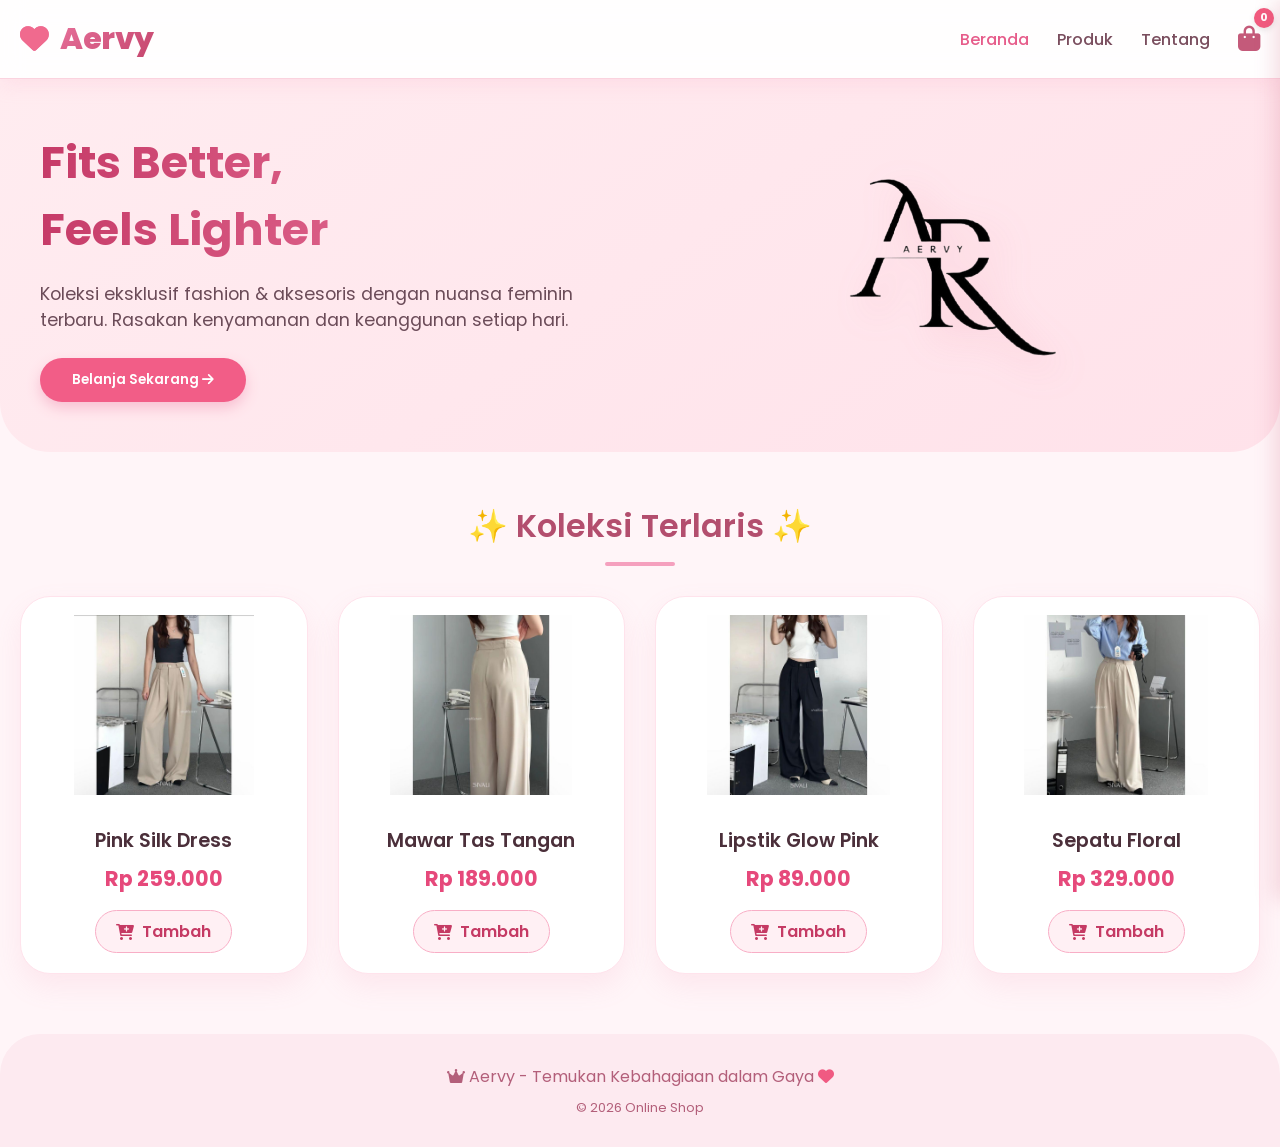
==== index.html @ d55c205d "satukali" ====
<!DOCTYPE html>
<html lang="id">
<head>
  <meta charset="UTF-8">
  <meta name="viewport" content="width=device-width, initial-scale=1.0, user-scalable=yes">
  <title>PinkBliss - Toko Online Cantik</title>
  <!-- Font Awesome 6 (gratis) -->
  <link rel="stylesheet" href="https://cdnjs.cloudflare.com/ajax/libs/font-awesome/6.0.0-beta3/css/all.min.css">
  <!-- Google Font: Poppins (modern & elegan) -->
  <link href="https://fonts.googleapis.com/css2?family=Poppins:wght@300;400;500;600;700;800&display=swap" rel="stylesheet">
  <link rel="stylesheet" href="tpo.css">
</head>
<body>

<header>
  <div class="container">
    <div class="navbar">
      <div class="logo">
        <i class="fas fa-heart" ></i> Aervy
      </div>
      <div class="nav-links">
        <a href="#" class="active">Beranda</a>
        <a href="#produk">Produk</a>
        <a href="#">Tentang</a>
        <div class="cart-icon" id="cartIcon">
          <i class="fas fa-shopping-bag"></i>
          <span class="cart-count" id="cartCount">0</span>
        </div>
      </div>
    </div>
  </div>
</header>

<section class="hero">
  <div class="container hero-content">
    <div class="hero-text">
      <h1>Fits Better, <br> Feels Lighter</h1>
      <p>Koleksi eksklusif fashion & aksesoris dengan nuansa feminin terbaru. Rasakan kenyamanan dan keanggunan setiap hari.</p>
      <button class="btn-primary" id="shopNowBtn">Belanja Sekarang <i class="fas fa-arrow-right"></i></button>
    </div>
    <div class="hero-img">
      <img src="img//fotologo1.png" alt="pink shopping">
    </div>
  </div>
</section>

<div class="container" id="produk">
  <div class="section-title">✨ Koleksi Terlaris ✨</div>
  <div class="product-grid" id="productGrid"></div>
</div>

<footer>
  <p><i class="fas fa-crown"></i> Aervy - Temukan Kebahagiaan dalam Gaya <i class="fas fa-heart" style="color:#f05a82;"></i></p>
  <p style="font-size: 0.8rem; margin-top: 10px;">&copy; 2026 Online Shop </p>
</footer>

<!-- Cart Sidebar -->
<div class="cart-overlay" id="cartOverlay"></div>
<div class="cart-sidebar" id="cartSidebar">
  <div class="cart-header">
    <h3><i class="fas fa-shopping-cart"></i> Keranjang Belanja</h3>
    <i class="fas fa-times close-cart" id="closeCartBtn"></i>
  </div>
  <div class="cart-items" id="cartItemsContainer">
    <!-- dynamic cart items -->
  </div>
  <div class="cart-footer">
    <div class="cart-total">
      <span>Total</span>
      <span id="cartTotalPrice">Rp 0</span>
    </div>
    <button class="checkout-btn" id="checkoutBtn">Checkout <i class="fas fa-credit-card"></i></button>
  </div>
</div>

<script src="tpo.js"></script>
</body>
</html>
---- tpo.css ----
* {
      margin: 0;
      padding: 0;
      box-sizing: border-box;
      font-family: 'Poppins', sans-serif;
    }

    body {
      background: #fff5f8;  /* soft pink background */
      color: #4a2e3a;
      scroll-behavior: smooth;
    }

    /* custom scrollbar pink theme */
    ::-webkit-scrollbar {
      width: 10px;
    }
    ::-webkit-scrollbar-track {
      background: #ffe0e7;
    }
    ::-webkit-scrollbar-thumb {
      background: #f8a5c2;
      border-radius: 20px;
    }
    ::-webkit-scrollbar-thumb:hover {
      background: #f07b9e;
    }

    /* container umum */
    .container {
      max-width: 1280px;
      margin: 0 auto;
      padding: 0 20px;
    }

    /* ========== HEADER ========== */
    header {
      background: #ffffffdd;
      backdrop-filter: blur(12px);
      -webkit-backdrop-filter: blur(12px);
      box-shadow: 0 4px 20px rgba(248, 165, 194, 0.2);
      position: sticky;
      top: 0;
      z-index: 100;
      border-bottom: 1px solid #fbd3df;
    }
    .navbar {
      display: flex;
      justify-content: space-between;
      align-items: center;
      padding: 16px 0;
      flex-wrap: wrap;
    }
    .logo {
      font-size: 1.9rem;
      font-weight: 800;
      letter-spacing: -0.5px;
      background: linear-gradient(135deg, #f27ea9, #c4456c);
      -webkit-background-clip: text;
      background-clip: text;
      color: transparent;
    }
    .logo i {
      background: none;
      -webkit-background-clip: unset;
      background-clip: unset;
      color: #f06a8e;
      font-size: 1.8rem;
      margin-right: 6px;
    }
    .nav-links {
      display: flex;
      gap: 28px;
      align-items: center;
    }
    .nav-links a {
      text-decoration: none;
      font-weight: 500;
      color: #7a4e5e;
      transition: 0.3s;
      font-size: 1rem;
    }
    .nav-links a:hover, .nav-links a.active {
      color: #e65c8a;
    }
    .cart-icon {
      position: relative;
      cursor: pointer;
      font-size: 1.6rem;
      color: #c45a7a;
    }
    .cart-count {
      position: absolute;
      top: -12px;
      right: -14px;
      background: #f15a7e;
      color: white;
      font-size: 0.7rem;
      font-weight: bold;
      width: 20px;
      height: 20px;
      border-radius: 50%;
      display: flex;
      align-items: center;
      justify-content: center;
      box-shadow: 0 2px 6px rgba(0,0,0,0.1);
    }

    /* HERO SECTION */
    .hero {
      background: linear-gradient(145deg, #ffecf0, #ffe2ea);
      border-radius: 0 0 50px 50px;
      margin-bottom: 40px;
      padding: 50px 20px;
    }
    .hero-content {
      display: flex;
      flex-wrap: wrap;
      align-items: center;
      justify-content: space-between;
      gap: 30px;
    }
    .hero-text {
      flex: 1;
    }
    .hero-text h1 {
      font-size: 2.8rem;
      font-weight: 700;
      background: linear-gradient(to right, #c63b68, #ee7ea3);
      -webkit-background-clip: text;
      background-clip: text;
      color: transparent;
    }
    .hero-text p {
      font-size: 1.1rem;
      margin: 18px 0 25px;
      color: #6b4b58;
    }
    .btn-primary {
      background: #f25d87;
      border: none;
      padding: 12px 32px;
      border-radius: 40px;
      color: white;
      font-weight: 600;
      cursor: pointer;
      transition: 0.2s;
      box-shadow: 0 6px 14px #f8bfd1;
    }
    .btn-primary:hover {
      background: #e9426e;
      transform: scale(1.02);
    }
    .hero-img {
      flex: 1;
      text-align: center;
    }
    .hero-img img {
      max-width: 100%;
      width: 280px;
      filter: drop-shadow(10px 12px 18px rgba(231, 98, 131, 0.2));
    }

    /* SECTION TITLE */
    .section-title {
      text-align: center;
      font-size: 2rem;
      font-weight: 600;
      margin: 50px 0 30px;
      position: relative;
      color: #b34e6e;
    }
    .section-title:after {
      content: '';
      width: 70px;
      height: 4px;
      background: #f5a0be;
      display: block;
      margin: 12px auto 0;
      border-radius: 10px;
    }

    /* PRODUCT GRID */
    .product-grid {
      display: grid;
      grid-template-columns: repeat(auto-fill, minmax(260px, 1fr));
      gap: 30px;
      margin-bottom: 50px;
    }
    .product-card {
      background: white;
      border-radius: 30px;
      overflow: hidden;
      box-shadow: 0 12px 28px rgba(241, 128, 164, 0.12);
      transition: 0.25s ease;
      cursor: pointer;
      padding: 18px 16px 20px;
      text-align: center;
      border: 1px solid #ffe3ec;
    }
    .product-card:hover {
      transform: translateY(-8px);
      box-shadow: 0 20px 30px #fbc1d4;
    }
    .product-img {
      width: 100%;
      height: 180px;
      object-fit: contain;
      margin-bottom: 16px;
    }
    .product-title {
      font-size: 1.2rem;
      font-weight: 600;
      margin: 8px 0;
      color: #4b2f3a;
    }
    .product-price {
      font-size: 1.3rem;
      font-weight: 700;
      color: #e6497b;
      margin: 8px 0;
    }
    .add-to-cart {
      background: #fff0f4;
      border: 1px solid #f8aec6;
      padding: 8px 20px;
      border-radius: 40px;
      font-weight: 600;
      color: #c53a64;
      display: inline-flex;
      align-items: center;
      gap: 8px;
      cursor: pointer;
      transition: 0.2s;
      margin-top: 8px;
    }
    .add-to-cart:hover {
      background: #fdc7db;
      color: #a12b50;
    }

    /* CART SIDEBAR */
    .cart-overlay {
      position: fixed;
      top: 0;
      left: 0;
      width: 100%;
      height: 100%;
      background: rgba(0,0,0,0.3);
      backdrop-filter: blur(3px);
      z-index: 200;
      visibility: hidden;
      opacity: 0;
      transition: 0.25s;
    }
    .cart-overlay.active {
      visibility: visible;
      opacity: 1;
    }
    .cart-sidebar {
      position: fixed;
      right: 0;
      top: 0;
      width: 100%;
      max-width: 420px;
      background: #fff9fb;
      height: 100%;
      z-index: 201;
      box-shadow: -5px 0 20px rgba(199, 79, 109, 0.2);
      display: flex;
      flex-direction: column;
      transform: translateX(100%);
      transition: 0.3s cubic-bezier(0.2, 0.9, 0.4, 1.1);
    }
    .cart-sidebar.open {
      transform: translateX(0);
    }
    .cart-header {
      display: flex;
      justify-content: space-between;
      align-items: center;
      padding: 22px 24px;
      border-bottom: 2px solid #fad1df;
      background: #ffeef3;
    }
    .cart-header h3 {
      font-size: 1.5rem;
      color: #bf4e73;
    }
    .close-cart {
      font-size: 1.8rem;
      cursor: pointer;
      color: #b84c6e;
    }
    .cart-items {
      flex: 1;
      overflow-y: auto;
      padding: 20px;
    }
    .cart-item {
      display: flex;
      gap: 15px;
      background: white;
      border-radius: 20px;
      margin-bottom: 16px;
      padding: 12px;
      box-shadow: 0 2px 8px #ffe2ec;
      align-items: center;
    }
    .cart-item-img {
      width: 60px;
      height: 60px;
      object-fit: contain;
    }
    .cart-item-info {
      flex: 1;
    }
    .cart-item-title {
      font-weight: 600;
    }
    .cart-item-price {
      color: #e64c7a;
      font-size: 0.9rem;
    }
    .cart-qty {
      display: flex;
      align-items: center;
      gap: 10px;
    }
    .cart-qty button {
      background: #fee0e8;
      border: none;
      width: 28px;
      height: 28px;
      border-radius: 30px;
      font-weight: bold;
      cursor: pointer;
      color: #c2436a;
    }
    .cart-item-total {
      font-weight: 700;
      min-width: 55px;
      text-align: right;
      color: #bd3e64;
    }
    .remove-item {
      background: none;
      border: none;
      color: #f0789a;
      cursor: pointer;
      font-size: 1.2rem;
    }
    .cart-footer {
      border-top: 1px solid #f8cada;
      padding: 20px;
      background: #fff5f8;
    }
    .cart-total {
      display: flex;
      justify-content: space-between;
      font-size: 1.3rem;
      font-weight: 700;
      margin-bottom: 20px;
    }
    .checkout-btn {
      width: 100%;
      background: #f16289;
      padding: 14px;
      border: none;
      border-radius: 60px;
      color: white;
      font-weight: bold;
      font-size: 1rem;
      cursor: pointer;
      transition: 0.2s;
    }
    .empty-cart {
      text-align: center;
      color: #c6738f;
      padding: 30px;
    }

    /* FOOTER */
    footer {
      background: #fdeaf0;
      margin-top: 60px;
      padding: 30px 0;
      text-align: center;
      color: #b35f7a;
      border-top-left-radius: 40px;
      border-top-right-radius: 40px;
    }

    /* RESPONSIVE */
    @media (max-width: 768px) {
      .navbar {
        flex-direction: column;
        gap: 12px;
      }
      .hero-text h1 {
        font-size: 2rem;
      }
      .hero-content {
        flex-direction: column-reverse;
        text-align: center;
      }
      .section-title {
        font-size: 1.6rem;
      }
    }
    @media (max-width: 480px) {
      .product-grid {
        grid-template-columns: 1fr 1fr;
        gap: 16px;
      }
      .cart-sidebar {
        max-width: 100%;
      }
    }
    .toast-msg {
      position: fixed;
      bottom: 30px;
      left: 50%;
      transform: translateX(-50%);
      background: #f04e7a;
      color: white;
      padding: 10px 24px;
      border-radius: 60px;
      font-weight: 500;
      z-index: 300;
      box-shadow: 0 4px 12px rgba(0,0,0,0.2);
      animation: fadeOut 2s forwards;
    }
    @keyframes fadeOut {
      0% { opacity: 1; transform: translateX(-50%) translateY(0);}
      70% { opacity: 1; }
      100% { opacity: 0; transform: translateX(-50%) translateY(-20px); visibility: hidden;}
    }
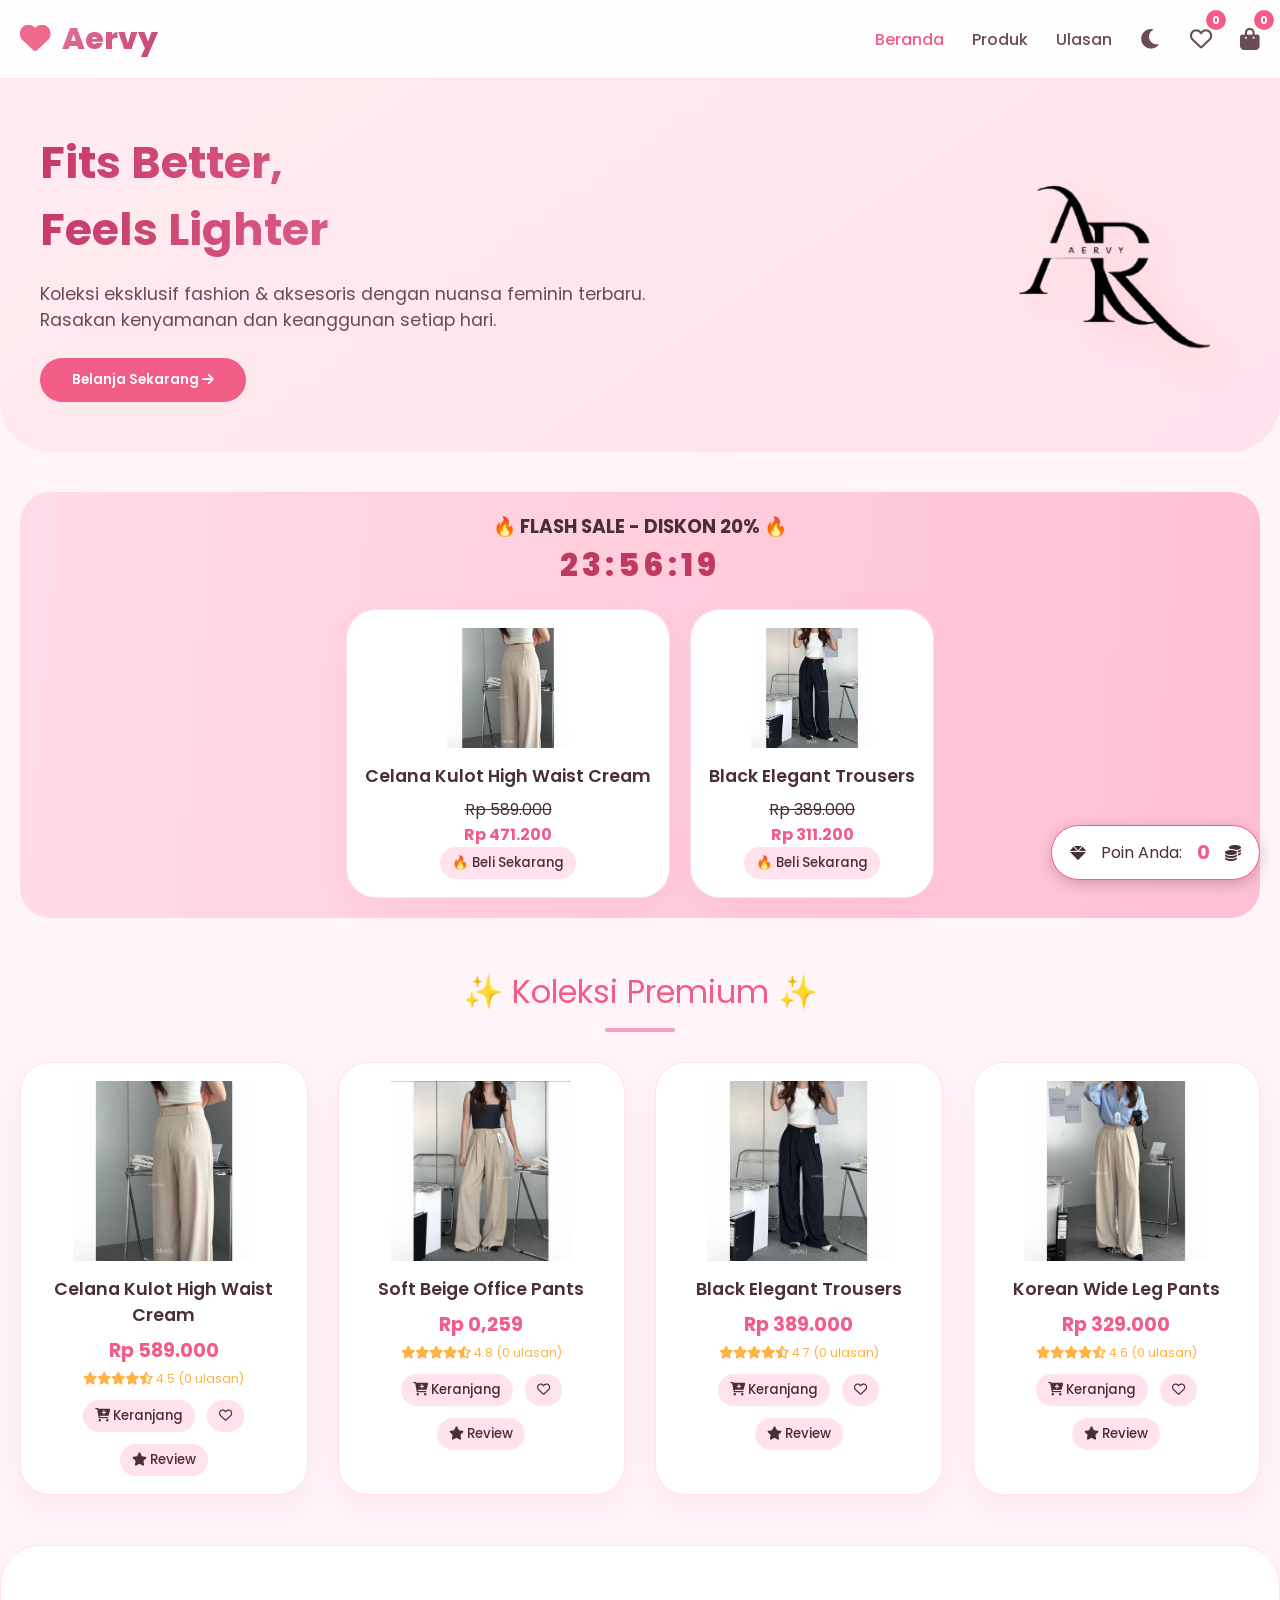
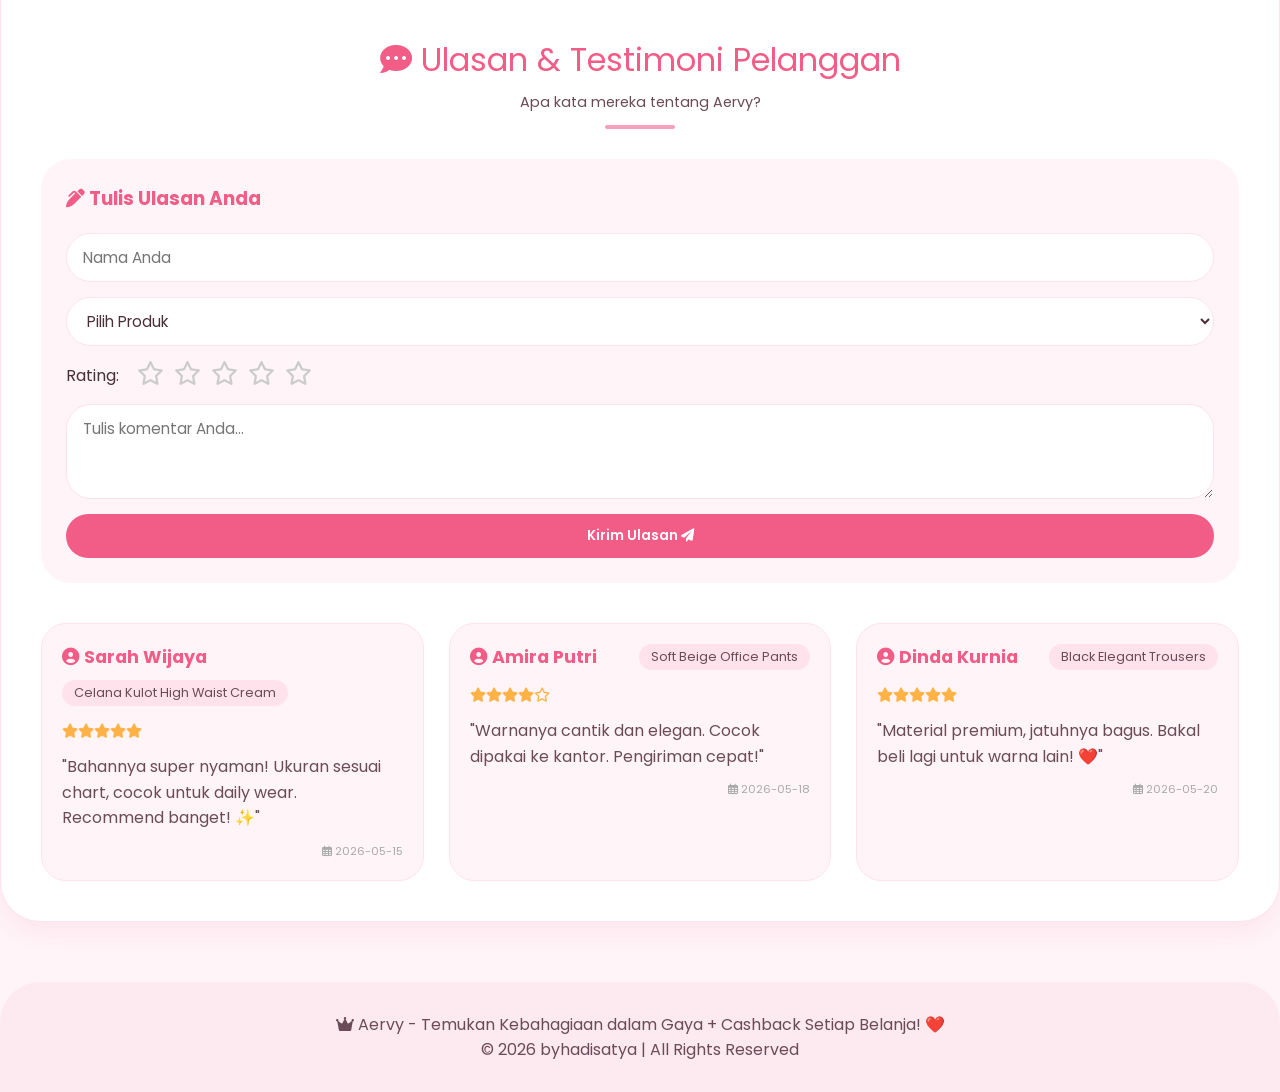
==== commit 681be0d5: "anjing" ====
--- a/index.html
+++ b/index.html
@@ -3,76 +3,159 @@
 <head>
   <meta charset="UTF-8">
   <meta name="viewport" content="width=device-width, initial-scale=1.0, user-scalable=yes">
-  <title>PinkBliss - Toko Online Cantik</title>
-  <!-- Font Awesome 6 (gratis) -->
+  <title>Aervy by hadisatya - Toko Online Exclusive</title>
+  <!-- Font Awesome 6 -->
   <link rel="stylesheet" href="https://cdnjs.cloudflare.com/ajax/libs/font-awesome/6.0.0-beta3/css/all.min.css">
-  <!-- Google Font: Poppins (modern & elegan) -->
+  <!-- Google Font: Poppins -->
   <link href="https://fonts.googleapis.com/css2?family=Poppins:wght@300;400;500;600;700;800&display=swap" rel="stylesheet">
-  <link rel="stylesheet" href="tpo.css">
+  <link rel="stylesheet" href="style.css">
 </head>
 <body>
 
 <header>
   <div class="container">
     <div class="navbar">
-      <div class="logo">
-        <i class="fas fa-heart" ></i> Aervy
-      </div>
+      <div class="logo"><i class="fas fa-heart"></i> Aervy</div>
       <div class="nav-links">
-        <a href="#" class="active">Beranda</a>
-        <a href="#produk">Produk</a>
-        <a href="#">Tentang</a>
+        <a class="active" id="homeLink">Beranda</a>
+        <a id="produkLink">Produk</a>
+        <a id="ulasanLink">Ulasan</a>
+        <button class="dark-toggle" id="darkModeToggle"><i class="fas fa-moon"></i></button>
+        <div class="wishlist-icon" id="wishlistIcon">
+          <i class="far fa-heart"></i>
+          <span class="badge-count" id="wishlistCount">0</span>
+        </div>
         <div class="cart-icon" id="cartIcon">
           <i class="fas fa-shopping-bag"></i>
-          <span class="cart-count" id="cartCount">0</span>
+          <span class="badge-count" id="cartCount">0</span>
         </div>
       </div>
     </div>
   </div>
 </header>
 
+<!-- Hero Section -->
 <section class="hero">
   <div class="container hero-content">
     <div class="hero-text">
       <h1>Fits Better, <br> Feels Lighter</h1>
-      <p>Koleksi eksklusif fashion & aksesoris dengan nuansa feminin terbaru. Rasakan kenyamanan dan keanggunan setiap hari.</p>
+      <p>Koleksi eksklusif fashion & aksesoris dengan nuansa feminin terbaru. <br>Rasakan kenyamanan dan keanggunan setiap hari.</p>
       <button class="btn-primary" id="shopNowBtn">Belanja Sekarang <i class="fas fa-arrow-right"></i></button>
     </div>
     <div class="hero-img">
-      <img src="img//fotologo1.png" alt="pink shopping">
+      <img src="img/fotologo1.png" alt="fashion">
     </div>
   </div>
 </section>
 
-<div class="container" id="produk">
-  <div class="section-title">✨ Koleksi Terlaris ✨</div>
+<!-- Main Content -->
+<div class="container">
+  <!-- Flash Sale -->
+  <div class="flash-sale" id="flashSale">
+    <h3>🔥 FLASH SALE - DISKON 20% 🔥</h3>
+    <div class="countdown" id="countdownTimer">23:59:59</div>
+    <div class="flash-grid" id="flashProducts"></div>
+  </div>
+
+  <!-- Produk Section -->
+  <div class="section-title" id="produkSection">✨ Koleksi Premium ✨</div>
   <div class="product-grid" id="productGrid"></div>
 </div>
 
-<footer>
-  <p><i class="fas fa-crown"></i> Aervy - Temukan Kebahagiaan dalam Gaya <i class="fas fa-heart" style="color:#f05a82;"></i></p>
-  <p style="font-size: 0.8rem; margin-top: 10px;">&copy; 2026 Online Shop </p>
-</footer>
+<!-- Kolom Ulasan / Testimoni Pelanggan (Pengganti Virtual Try-On) -->
+<div class="container testimonial-section" id="ulasanSection">
+  <div class="section-title">
+    <i class="fas fa-comment-dots"></i> Ulasan & Testimoni Pelanggan
+    <span class="section-subtitle">Apa kata mereka tentang Aervy?</span>
+  </div>
+  
+  <!-- Form Tambah Ulasan -->
+  <div class="add-review-form">
+    <h3><i class="fas fa-pen-alt"></i> Tulis Ulasan Anda</h3>
+    <div class="form-group">
+      <input type="text" id="reviewerName" placeholder="Nama Anda" class="review-input">
+      <select id="reviewerProduct" class="review-input">
+        <option value="">Pilih Produk</option>
+        <option value="Celana Kulot High Waist Cream">Celana Kulot High Waist Cream</option>
+        <option value="Soft Beige Office Pants">Soft Beige Office Pants</option>
+        <option value="Black Elegant Trousers">Black Elegant Trousers</option>
+        <option value="Korean Wide Leg Pants">Korean Wide Leg Pants</option>
+      </select>
+      <div class="rating-input">
+        <span>Rating: </span>
+        <div class="review-stars" id="reviewStarsInput">
+          <i class="far fa-star" data-score="1"></i>
+          <i class="far fa-star" data-score="2"></i>
+          <i class="far fa-star" data-score="3"></i>
+          <i class="far fa-star" data-score="4"></i>
+          <i class="far fa-star" data-score="5"></i>
+        </div>
+      </div>
+      <textarea id="reviewComment" rows="3" placeholder="Tulis komentar Anda..." class="review-input"></textarea>
+      <button id="submitUlasanBtn" class="btn-primary">Kirim Ulasan <i class="fas fa-paper-plane"></i></button>
+    </div>
+  </div>
 
-<!-- Cart Sidebar -->
-<div class="cart-overlay" id="cartOverlay"></div>
-<div class="cart-sidebar" id="cartSidebar">
-  <div class="cart-header">
-    <h3><i class="fas fa-shopping-cart"></i> Keranjang Belanja</h3>
-    <i class="fas fa-times close-cart" id="closeCartBtn"></i>
-  </div>
-  <div class="cart-items" id="cartItemsContainer">
-    <!-- dynamic cart items -->
-  </div>
-  <div class="cart-footer">
-    <div class="cart-total">
-      <span>Total</span>
-      <span id="cartTotalPrice">Rp 0</span>
-    </div>
-    <button class="checkout-btn" id="checkoutBtn">Checkout <i class="fas fa-credit-card"></i></button>
+  <!-- Daftar Ulasan -->
+  <div class="testimonials-grid" id="testimonialsGrid">
+    <!-- Testimoni akan ditampilkan di sini -->
   </div>
 </div>
 
-<script src="tpo.js"></script>
+<!-- Footer -->
+<footer>
+  <p><i class="fas fa-crown"></i> Aervy - Temukan Kebahagiaan dalam Gaya + Cashback Setiap Belanja! ❤️</p>
+  <p>&copy; 2026 byhadisatya | All Rights Reserved</p>
+</footer>
+
+<!-- Sidebar Cart -->
+<div class="sidebar-overlay" id="cartOverlay"></div>
+<div class="sidebar" id="cartSidebar">
+  <div class="sidebar-header">
+    <h3>🛍️ Keranjang Belanja</h3>
+    <i class="fas fa-times close-sidebar" id="closeCartBtn"></i>
+  </div>
+  <div class="sidebar-items" id="cartItems"></div>
+  <div class="footer-total">
+    <div>Total: <span id="cartTotal">Rp 0</span></div>
+    <button class="checkout-btn" id="checkoutBtn">Checkout + Dapat Poin</button>
+  </div>
+</div>
+
+<!-- Sidebar Wishlist -->
+<div class="sidebar-overlay" id="wishlistOverlay"></div>
+<div class="sidebar" id="wishlistSidebar">
+  <div class="sidebar-header">
+    <h3>💖 Wishlist</h3>
+    <i class="fas fa-times close-sidebar" id="closeWishlistBtn"></i>
+  </div>
+  <div class="sidebar-items" id="wishlistItems"></div>
+</div>
+
+<!-- Modal Review Produk -->
+<div class="modal" id="reviewModal">
+  <div class="modal-content">
+    <h3>⭐ Beri Rating & Review Produk</h3>
+    <div class="star-rating" id="starRating">
+      <i class="far fa-star" data-score="1"></i>
+      <i class="far fa-star" data-score="2"></i>
+      <i class="far fa-star" data-score="3"></i>
+      <i class="far fa-star" data-score="4"></i>
+      <i class="far fa-star" data-score="5"></i>
+    </div>
+    <textarea id="reviewText" rows="3" placeholder="Tulis komentar Anda..."></textarea>
+    <button id="submitReviewBtn" class="btn-primary">Kirim Review</button>
+    <button id="closeModalBtn" class="btn-secondary">Tutup</button>
+  </div>
+</div>
+
+<!-- Reward Panel (Floating) -->
+<div class="reward-panel" id="rewardPanel">
+  <i class="fas fa-gem"></i> Poin Anda: 
+  <span id="pointsDisplay" class="reward-points">0</span> 
+  <i class="fas fa-coins"></i>
+</div>
+
+<script src="script.js"></script>
 </body>
 </html>
--- a/style.css
+++ b/style.css
@@ -0,0 +1,711 @@
+* {
+  margin: 0;
+  padding: 0;
+  box-sizing: border-box;
+  font-family: 'Poppins', sans-serif;
+  transition: background-color 0.2s ease, color 0.2s ease, border-color 0.2s;
+}
+
+:root {
+  --bg-body: #fff5f8;
+  --bg-card: #ffffff;
+  --text-primary: #4a2e3a;
+  --text-secondary: #6b4b58;
+  --accent: #f25d87;
+  --accent-hover: #e9426e;
+  --border-light: #ffe2ec;
+  --shadow: 0 12px 28px rgba(241, 128, 164, 0.12);
+  --header-bg: #ffffffdd;
+  --footer-bg: #fdeaf0;
+}
+
+body.dark {
+  --bg-body: #1a1a2e;
+  --bg-card: #16213e;
+  --text-primary: #f0e6ef;
+  --text-secondary: #c9b6bd;
+  --accent: #ff6b9d;
+  --accent-hover: #ff8cb3;
+  --border-light: #2c2c4a;
+  --shadow: 0 12px 28px rgba(0, 0, 0, 0.4);
+  --header-bg: #0f0f23dd;
+  --footer-bg: #0a0a1a;
+}
+
+body {
+  background: var(--bg-body);
+  color: var(--text-primary);
+  scroll-behavior: smooth;
+}
+
+/* Custom Scrollbar */
+::-webkit-scrollbar {
+  width: 10px;
+}
+
+::-webkit-scrollbar-track {
+  background: #ffe0e7;
+}
+
+::-webkit-scrollbar-thumb {
+  background: #f8a5c2;
+  border-radius: 20px;
+}
+
+body.dark ::-webkit-scrollbar-track {
+  background: #2a2a40;
+}
+
+body.dark ::-webkit-scrollbar-thumb {
+  background: #ff6b9d;
+}
+
+/* Container */
+.container {
+  max-width: 1280px;
+  margin: 0 auto;
+  padding: 0 20px;
+}
+
+/* Header */
+header {
+  background: var(--header-bg);
+  backdrop-filter: blur(12px);
+  position: sticky;
+  top: 0;
+  z-index: 100;
+  border-bottom: 1px solid var(--border-light);
+}
+
+.navbar {
+  display: flex;
+  justify-content: space-between;
+  align-items: center;
+  padding: 16px 0;
+  flex-wrap: wrap;
+}
+
+.logo {
+  font-size: 1.9rem;
+  font-weight: 800;
+  background: linear-gradient(135deg, #f27ea9, #c4456c);
+  -webkit-background-clip: text;
+  background-clip: text;
+  color: transparent;
+}
+
+.logo i {
+  background: none;
+  color: #f06a8e;
+  margin-right: 6px;
+}
+
+.nav-links {
+  display: flex;
+  gap: 28px;
+  align-items: center;
+  flex-wrap: wrap;
+}
+
+.nav-links a {
+  text-decoration: none;
+  font-weight: 500;
+  color: var(--text-secondary);
+  transition: 0.3s;
+  cursor: pointer;
+}
+
+.nav-links a:hover,
+.nav-links a.active {
+  color: var(--accent);
+}
+
+.cart-icon,
+.wishlist-icon,
+.dark-toggle {
+  position: relative;
+  cursor: pointer;
+  font-size: 1.4rem;
+  color: var(--text-secondary);
+  background: none;
+  border: none;
+}
+
+.badge-count {
+  position: absolute;
+  top: -12px;
+  right: -14px;
+  background: var(--accent);
+  color: white;
+  font-size: 0.7rem;
+  font-weight: bold;
+  width: 20px;
+  height: 20px;
+  border-radius: 50%;
+  display: flex;
+  align-items: center;
+  justify-content: center;
+}
+
+/* Hero Section */
+.hero {
+  background: linear-gradient(145deg, #ffecf0, #ffe2ea);
+  border-radius: 0 0 50px 50px;
+  margin-bottom: 40px;
+  padding: 50px 20px;
+}
+
+body.dark .hero {
+  background: linear-gradient(145deg, #1e1e36, #252540);
+}
+
+.hero-content {
+  display: flex;
+  flex-wrap: wrap;
+  align-items: center;
+  justify-content: space-between;
+  gap: 30px;
+}
+
+.hero-text h1 {
+  font-size: 2.8rem;
+  font-weight: 700;
+  background: linear-gradient(to right, #c63b68, #ee7ea3);
+  -webkit-background-clip: text;
+  background-clip: text;
+  color: transparent;
+}
+
+.hero-text p {
+  font-size: 1.1rem;
+  margin: 18px 0 25px;
+  color: var(--text-secondary);
+}
+
+.btn-primary {
+  background: var(--accent);
+  border: none;
+  padding: 12px 32px;
+  border-radius: 40px;
+  color: white;
+  font-weight: 600;
+  cursor: pointer;
+  transition: 0.2s;
+}
+
+.btn-primary:hover {
+  background: var(--accent-hover);
+  transform: scale(1.02);
+}
+
+.btn-secondary {
+  background: var(--border-light);
+  border: none;
+  padding: 10px 24px;
+  border-radius: 40px;
+  color: var(--text-primary);
+  font-weight: 500;
+  cursor: pointer;
+  margin-top: 10px;
+}
+
+.hero-img img {
+  max-width: 100%;
+  width: 260px;
+  filter: drop-shadow(10px 12px 18px rgba(231, 98, 131, 0.2));
+}
+
+/* Flash Sale */
+.flash-sale {
+  background: linear-gradient(95deg, #ffdce8, #ffc0d3);
+  border-radius: 30px;
+  padding: 20px;
+  margin: 30px 0;
+  text-align: center;
+}
+
+body.dark .flash-sale {
+  background: #2a1e2e;
+}
+
+.countdown {
+  font-size: 2rem;
+  font-weight: 800;
+  color: #c0395f;
+  letter-spacing: 4px;
+}
+
+.flash-grid {
+  display: flex;
+  gap: 20px;
+  justify-content: center;
+  flex-wrap: wrap;
+  margin-top: 20px;
+}
+
+/* Product Grid */
+.section-title {
+  text-align: center;
+  font-size: 2rem;
+  margin: 50px 0 30px;
+  color: var(--accent);
+}
+
+.section-subtitle {
+  display: block;
+  font-size: 0.9rem;
+  color: var(--text-secondary);
+  margin-top: 8px;
+}
+
+.section-title:after {
+  content: '';
+  width: 70px;
+  height: 4px;
+  background: #f5a0be;
+  display: block;
+  margin: 12px auto 0;
+  border-radius: 10px;
+}
+
+.product-grid {
+  display: grid;
+  grid-template-columns: repeat(auto-fill, minmax(270px, 1fr));
+  gap: 30px;
+  margin-bottom: 50px;
+}
+
+.product-card {
+  background: var(--bg-card);
+  border-radius: 30px;
+  padding: 18px;
+  text-align: center;
+  box-shadow: var(--shadow);
+  border: 1px solid var(--border-light);
+  transition: 0.25s;
+}
+
+.product-card:hover {
+  transform: translateY(-8px);
+}
+
+.product-img {
+  width: 100%;
+  height: 180px;
+  object-fit: contain;
+  border-radius: 20px;
+}
+
+.product-title {
+  font-size: 1.1rem;
+  font-weight: 600;
+  margin: 8px 0;
+}
+
+.product-price {
+  font-size: 1.2rem;
+  font-weight: 700;
+  color: var(--accent);
+}
+
+.rating {
+  color: #ffb347;
+  font-size: 0.8rem;
+  margin: 5px 0;
+}
+
+.card-actions {
+  display: flex;
+  justify-content: center;
+  gap: 12px;
+  margin-top: 12px;
+  flex-wrap: wrap;
+}
+
+.action-btn {
+  background: var(--border-light);
+  border: none;
+  padding: 6px 12px;
+  border-radius: 40px;
+  cursor: pointer;
+  font-weight: 500;
+  color: var(--text-primary);
+}
+
+.action-btn.wishlist-active {
+  color: var(--accent);
+  background: #ffe0e7;
+}
+
+/* Testimonial / Ulasan Section */
+.testimonial-section {
+  background: var(--bg-card);
+  border-radius: 40px;
+  padding: 40px;
+  margin: 40px auto;
+  box-shadow: var(--shadow);
+  border: 1px solid var(--border-light);
+}
+
+.add-review-form {
+  background: var(--bg-body);
+  border-radius: 30px;
+  padding: 25px;
+  margin-bottom: 40px;
+}
+
+.add-review-form h3 {
+  margin-bottom: 20px;
+  color: var(--accent);
+}
+
+.form-group {
+  display: flex;
+  flex-direction: column;
+  gap: 15px;
+}
+
+.review-input {
+  padding: 12px 16px;
+  border-radius: 25px;
+  border: 1px solid var(--border-light);
+  background: var(--bg-card);
+  color: var(--text-primary);
+  font-size: 0.95rem;
+}
+
+.review-input:focus {
+  outline: none;
+  border-color: var(--accent);
+}
+
+.rating-input {
+  display: flex;
+  align-items: center;
+  gap: 15px;
+  flex-wrap: wrap;
+}
+
+.review-stars i {
+  font-size: 1.5rem;
+  cursor: pointer;
+  margin: 0 3px;
+  color: #ccc;
+  transition: 0.2s;
+}
+
+.review-stars i.active {
+  color: #ffb347;
+}
+
+.testimonials-grid {
+  display: grid;
+  grid-template-columns: repeat(auto-fill, minmax(320px, 1fr));
+  gap: 25px;
+}
+
+.testimonial-card {
+  background: var(--bg-body);
+  border-radius: 25px;
+  padding: 20px;
+  border: 1px solid var(--border-light);
+  transition: 0.3s;
+}
+
+.testimonial-card:hover {
+  transform: translateY(-5px);
+  box-shadow: var(--shadow);
+}
+
+.testimonial-header {
+  display: flex;
+  justify-content: space-between;
+  align-items: center;
+  margin-bottom: 15px;
+  flex-wrap: wrap;
+  gap: 10px;
+}
+
+.testimonial-name {
+  font-weight: 700;
+  color: var(--accent);
+  font-size: 1.1rem;
+}
+
+.testimonial-product {
+  font-size: 0.8rem;
+  background: var(--border-light);
+  padding: 4px 12px;
+  border-radius: 20px;
+  color: var(--text-secondary);
+}
+
+.testimonial-rating {
+  color: #ffb347;
+  margin-bottom: 12px;
+  font-size: 0.9rem;
+}
+
+.testimonial-comment {
+  line-height: 1.6;
+  color: var(--text-secondary);
+}
+
+.testimonial-date {
+  font-size: 0.7rem;
+  color: #aaa;
+  margin-top: 12px;
+  text-align: right;
+}
+
+/* Sidebar */
+.sidebar-overlay {
+  position: fixed;
+  top: 0;
+  left: 0;
+  width: 100%;
+  height: 100%;
+  background: rgba(0, 0, 0, 0.4);
+  backdrop-filter: blur(4px);
+  z-index: 200;
+  visibility: hidden;
+  opacity: 0;
+  transition: 0.25s;
+}
+
+.sidebar-overlay.active {
+  visibility: visible;
+  opacity: 1;
+}
+
+.sidebar {
+  position: fixed;
+  right: 0;
+  top: 0;
+  width: 100%;
+  max-width: 420px;
+  background: var(--bg-card);
+  height: 100%;
+  z-index: 201;
+  display: flex;
+  flex-direction: column;
+  transform: translateX(100%);
+  transition: 0.3s cubic-bezier(0.2, 0.9, 0.4, 1.1);
+}
+
+.sidebar.open {
+  transform: translateX(0);
+}
+
+.sidebar-header {
+  display: flex;
+  justify-content: space-between;
+  padding: 20px;
+  border-bottom: 1px solid var(--border-light);
+}
+
+.sidebar-header i {
+  cursor: pointer;
+  font-size: 1.5rem;
+}
+
+.sidebar-items {
+  flex: 1;
+  overflow-y: auto;
+  padding: 20px;
+}
+
+.cart-item {
+  display: flex;
+  gap: 15px;
+  margin-bottom: 20px;
+  padding: 10px;
+  border-bottom: 1px solid var(--border-light);
+}
+
+.cart-item img {
+  width: 60px;
+  height: 60px;
+  object-fit: contain;
+  border-radius: 12px;
+}
+
+.footer-total {
+  padding: 20px;
+  border-top: 1px solid var(--border-light);
+}
+
+.checkout-btn {
+  width: 100%;
+  background: var(--accent);
+  padding: 12px;
+  border-radius: 40px;
+  color: white;
+  border: none;
+  cursor: pointer;
+  margin-top: 10px;
+  font-weight: bold;
+}
+
+/* Modal Review */
+.modal {
+  position: fixed;
+  top: 0;
+  left: 0;
+  width: 100%;
+  height: 100%;
+  background: rgba(0, 0, 0, 0.6);
+  z-index: 300;
+  display: flex;
+  align-items: center;
+  justify-content: center;
+  visibility: hidden;
+  opacity: 0;
+  transition: 0.2s;
+}
+
+.modal.active {
+  visibility: visible;
+  opacity: 1;
+}
+
+.modal-content {
+  background: var(--bg-card);
+  padding: 25px;
+  border-radius: 30px;
+  width: 90%;
+  max-width: 450px;
+}
+
+.star-rating i {
+  font-size: 1.8rem;
+  cursor: pointer;
+  margin: 5px;
+  color: #ccc;
+}
+
+.star-rating i.active {
+  color: #ffb347;
+}
+
+#reviewText {
+  width: 100%;
+  margin: 15px 0;
+  padding: 10px;
+  border-radius: 15px;
+  border: 1px solid var(--border-light);
+  background: var(--bg-body);
+  color: var(--text-primary);
+  resize: vertical;
+}
+
+/* Reward Panel */
+.reward-panel {
+  position: fixed;
+  bottom: 20px;
+  right: 20px;
+  background: var(--bg-card);
+  padding: 12px 18px;
+  border-radius: 60px;
+  box-shadow: 0 4px 15px rgba(0, 0, 0, 0.2);
+  display: flex;
+  gap: 15px;
+  align-items: center;
+  z-index: 90;
+  border: 1px solid var(--accent);
+  cursor: pointer;
+}
+
+.reward-points {
+  font-weight: bold;
+  color: var(--accent);
+  font-size: 1.2rem;
+}
+
+/* Footer */
+footer {
+  background: var(--footer-bg);
+  margin-top: 60px;
+  padding: 30px 0;
+  text-align: center;
+  color: var(--text-secondary);
+  border-top-left-radius: 40px;
+  border-top-right-radius: 40px;
+}
+
+/* Toast Notification */
+.toast-msg {
+  position: fixed;
+  bottom: 30px;
+  left: 50%;
+  transform: translateX(-50%);
+  background: var(--accent);
+  color: white;
+  padding: 10px 24px;
+  border-radius: 60px;
+  z-index: 400;
+  animation: fadeOut 2s forwards;
+}
+
+@keyframes fadeOut {
+  0% {
+    opacity: 1;
+    transform: translateX(-50%) translateY(0);
+  }
+  70% {
+    opacity: 1;
+  }
+  100% {
+    opacity: 0;
+    transform: translateX(-50%) translateY(-20px);
+    visibility: hidden;
+  }
+}
+
+/* Responsive */
+@media (max-width: 768px) {
+  .hero-text h1 {
+    font-size: 2rem;
+  }
+
+  .navbar {
+    flex-direction: column;
+    gap: 12px;
+  }
+
+  .hero-content {
+    flex-direction: column-reverse;
+    text-align: center;
+  }
+
+  .section-title {
+    font-size: 1.6rem;
+  }
+
+  .product-grid {
+    grid-template-columns: repeat(auto-fill, minmax(200px, 1fr));
+    gap: 16px;
+  }
+
+  .testimonials-grid {
+    grid-template-columns: 1fr;
+  }
+
+  .sidebar {
+    max-width: 100%;
+  }
+}
+
+@media (max-width: 480px) {
+  .product-grid {
+    grid-template-columns: 1fr 1fr;
+  }
+
+  .nav-links {
+    gap: 15px;
+  }
+  
+  .testimonial-section {
+    padding: 20px;
+  }
+}
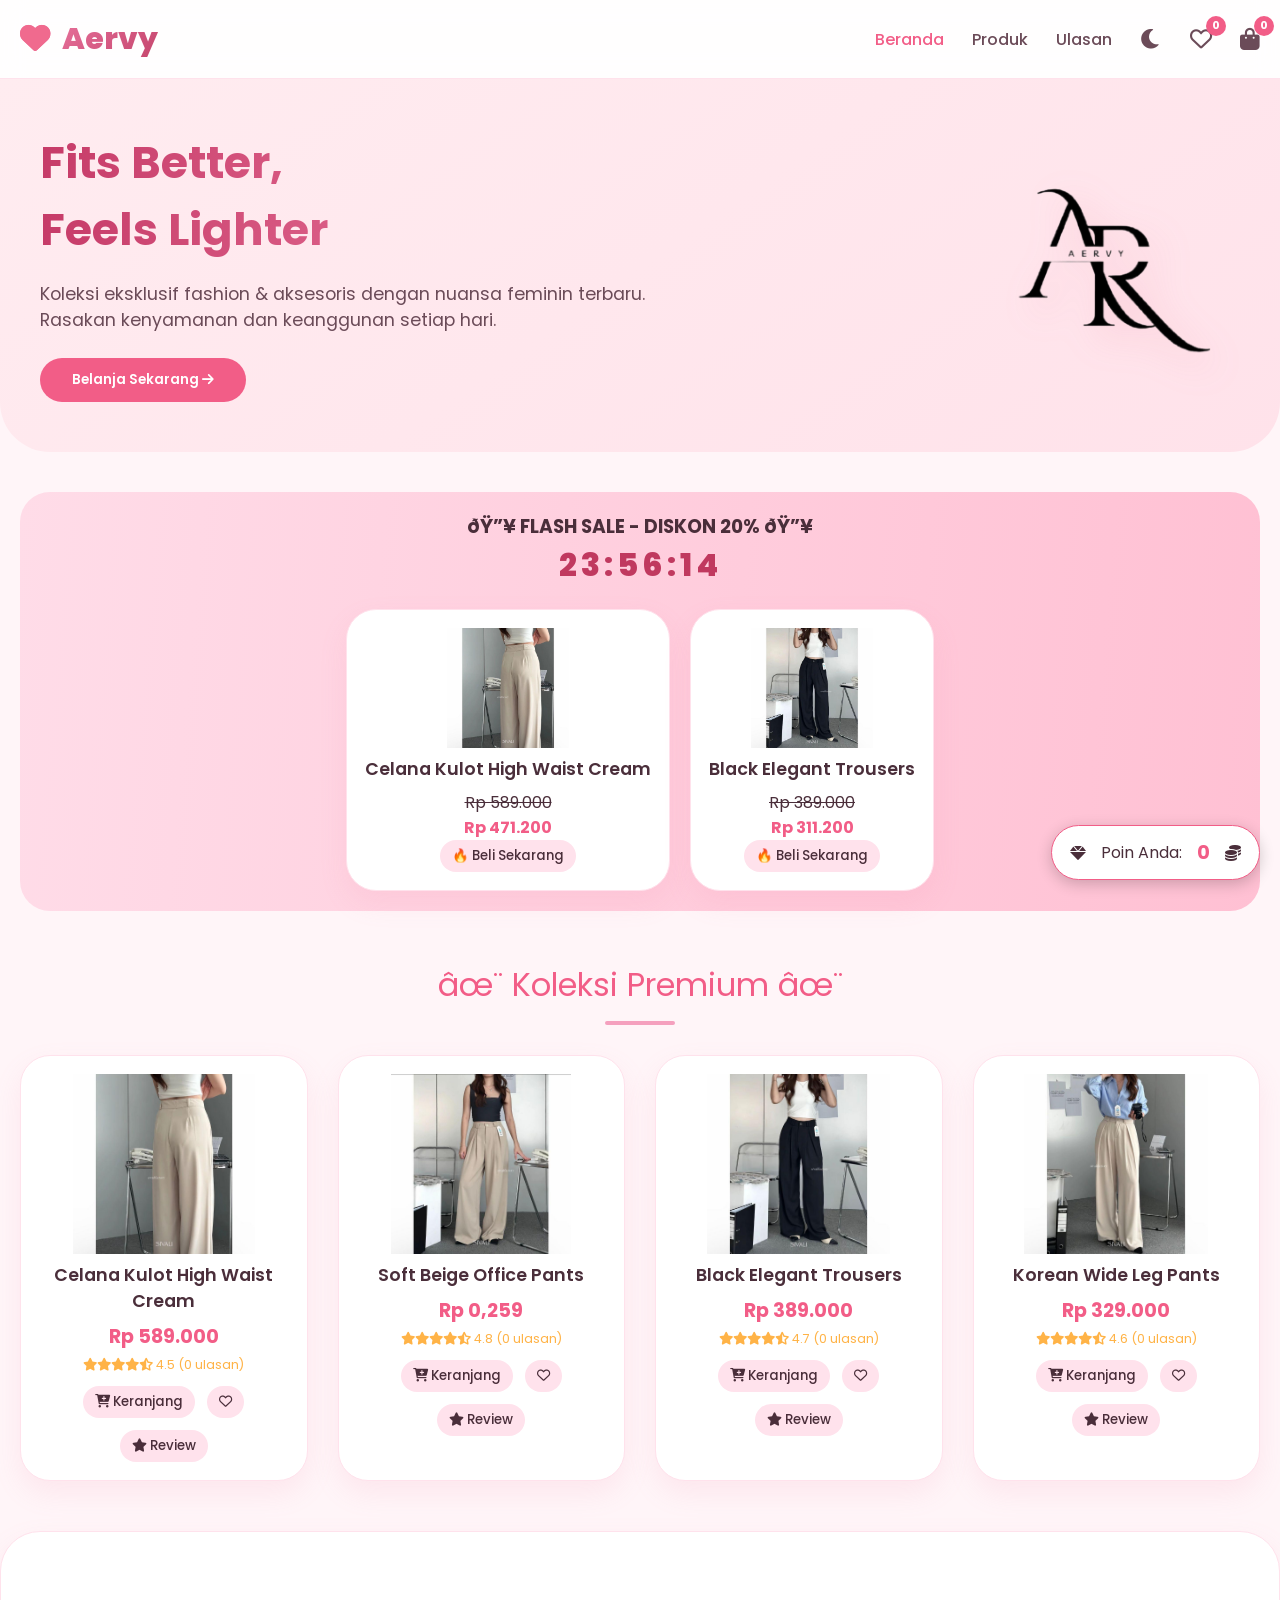
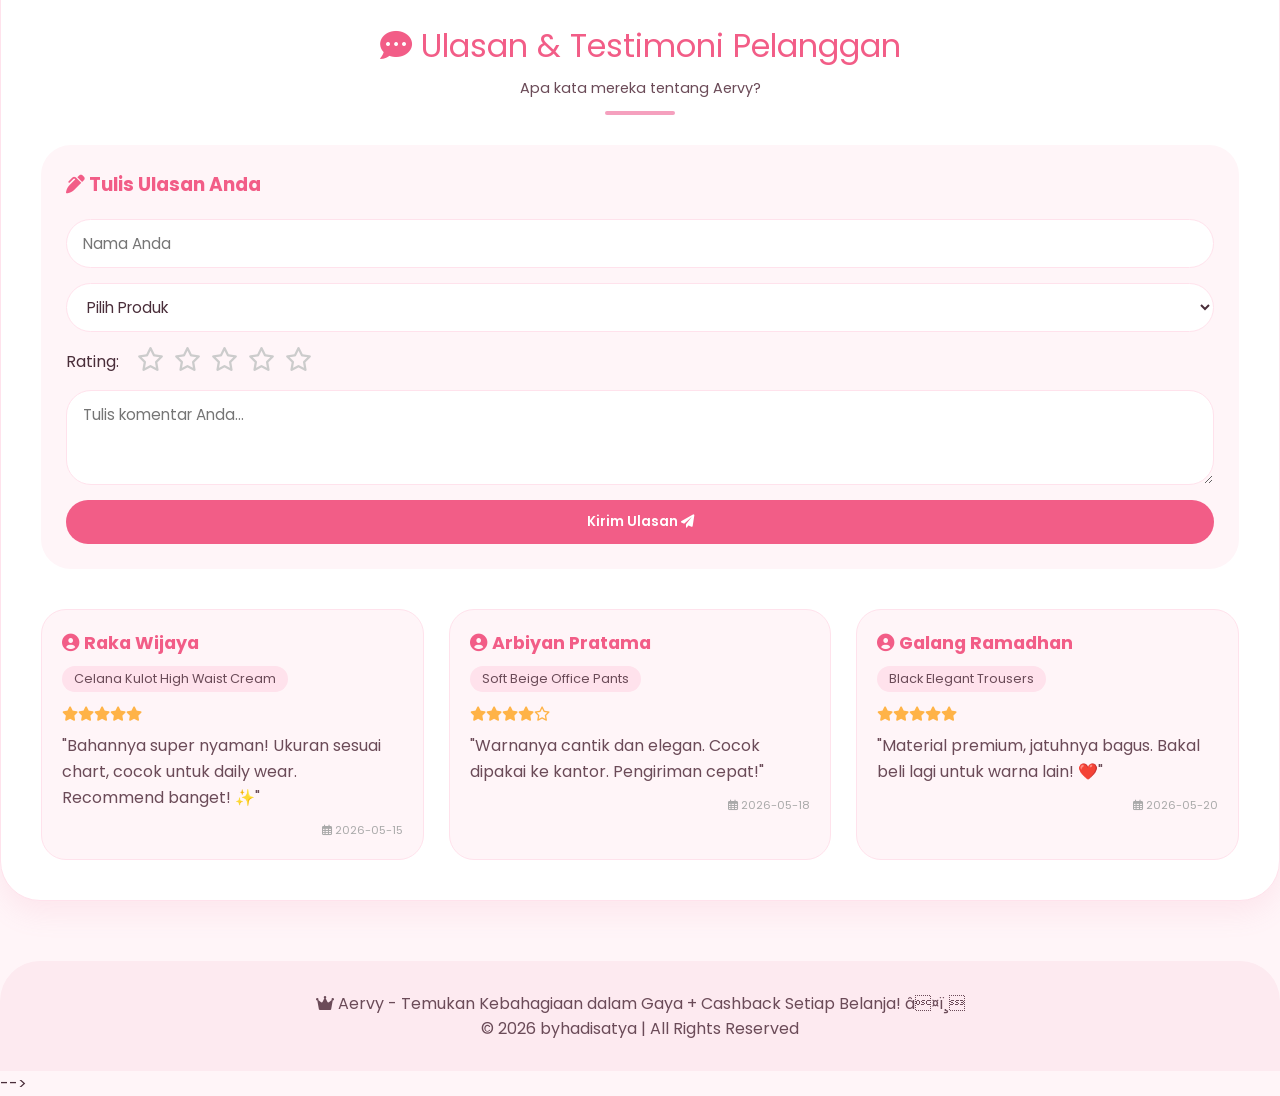
==== commit c9ca5cfd: "anjing" ====
--- a/index.html
+++ b/index.html
@@ -1,4 +1,4 @@
-<!DOCTYPE html>
+<!-- <!DOCTYPE html>
 <html lang="id">
 <head>
   <meta charset="UTF-8">
@@ -158,4 +158,4 @@
 
 <script src="script.js"></script>
 </body>
-</html>+</html> -->
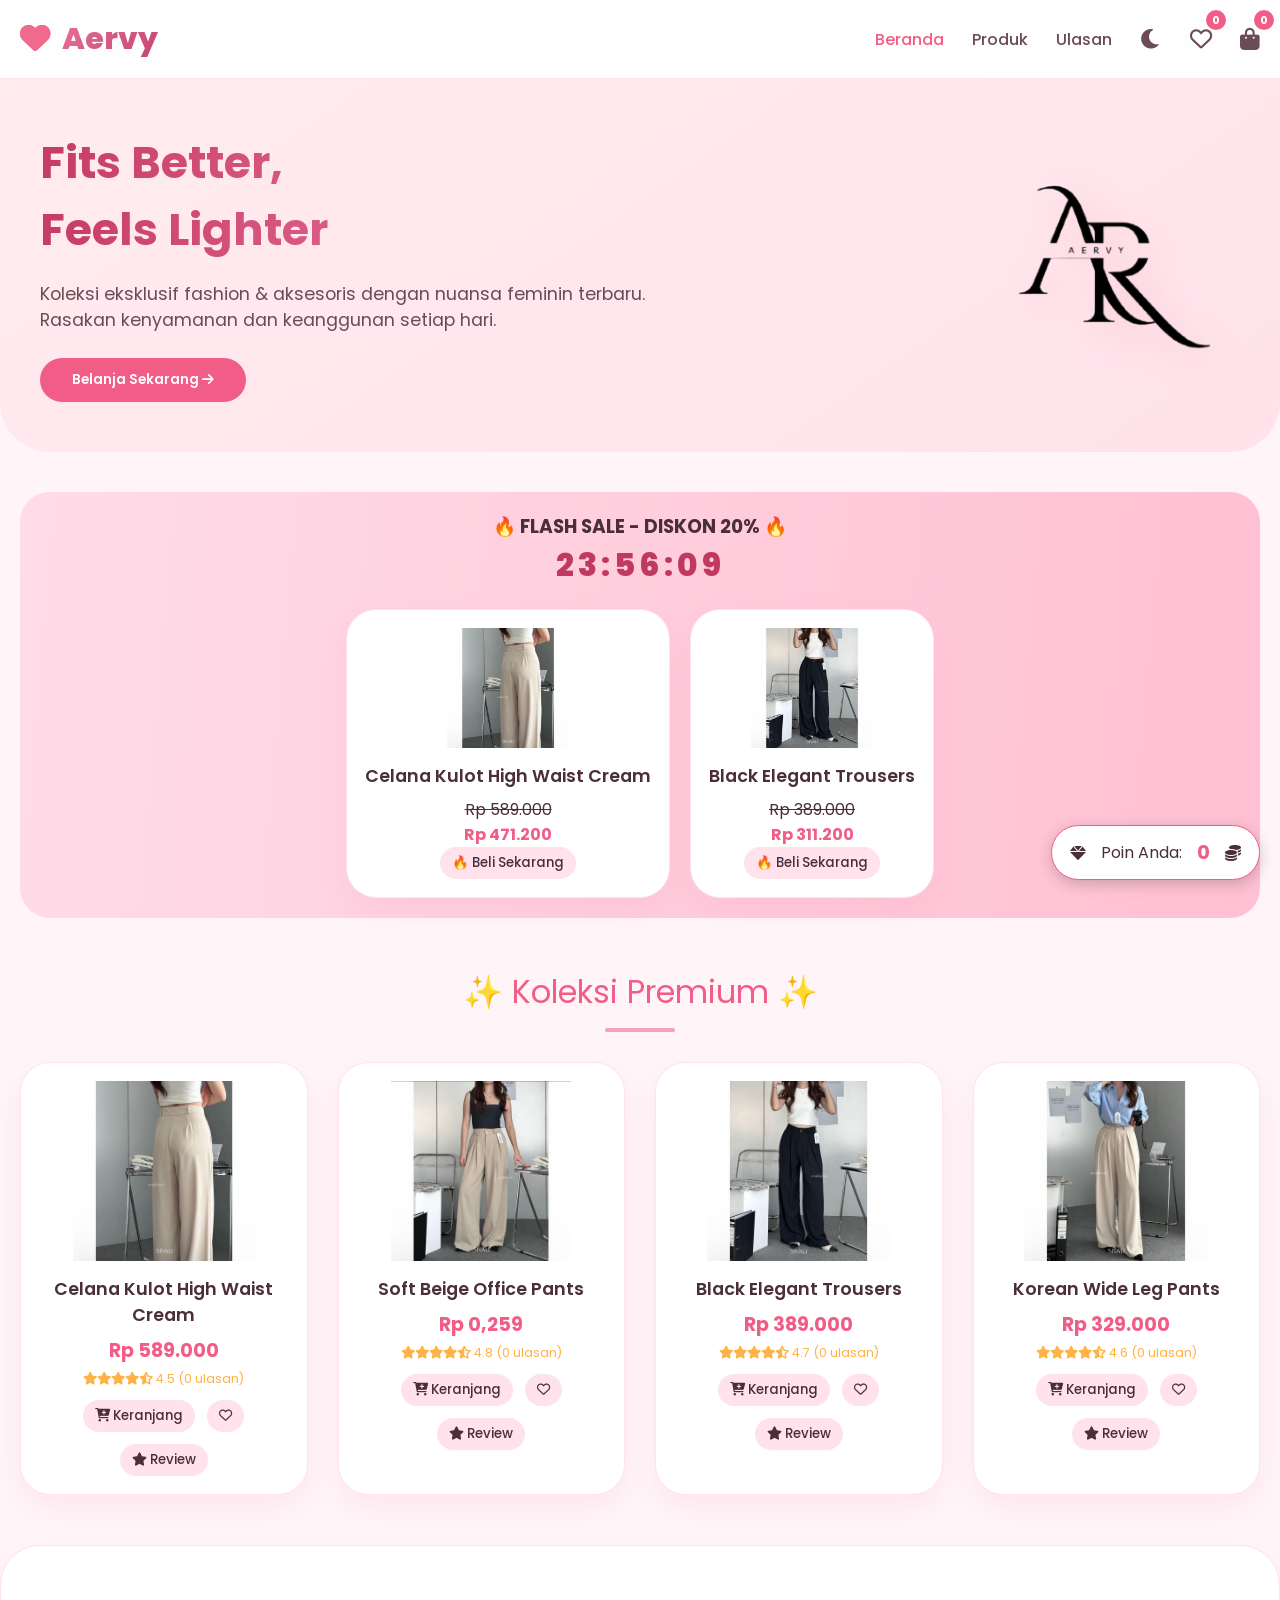
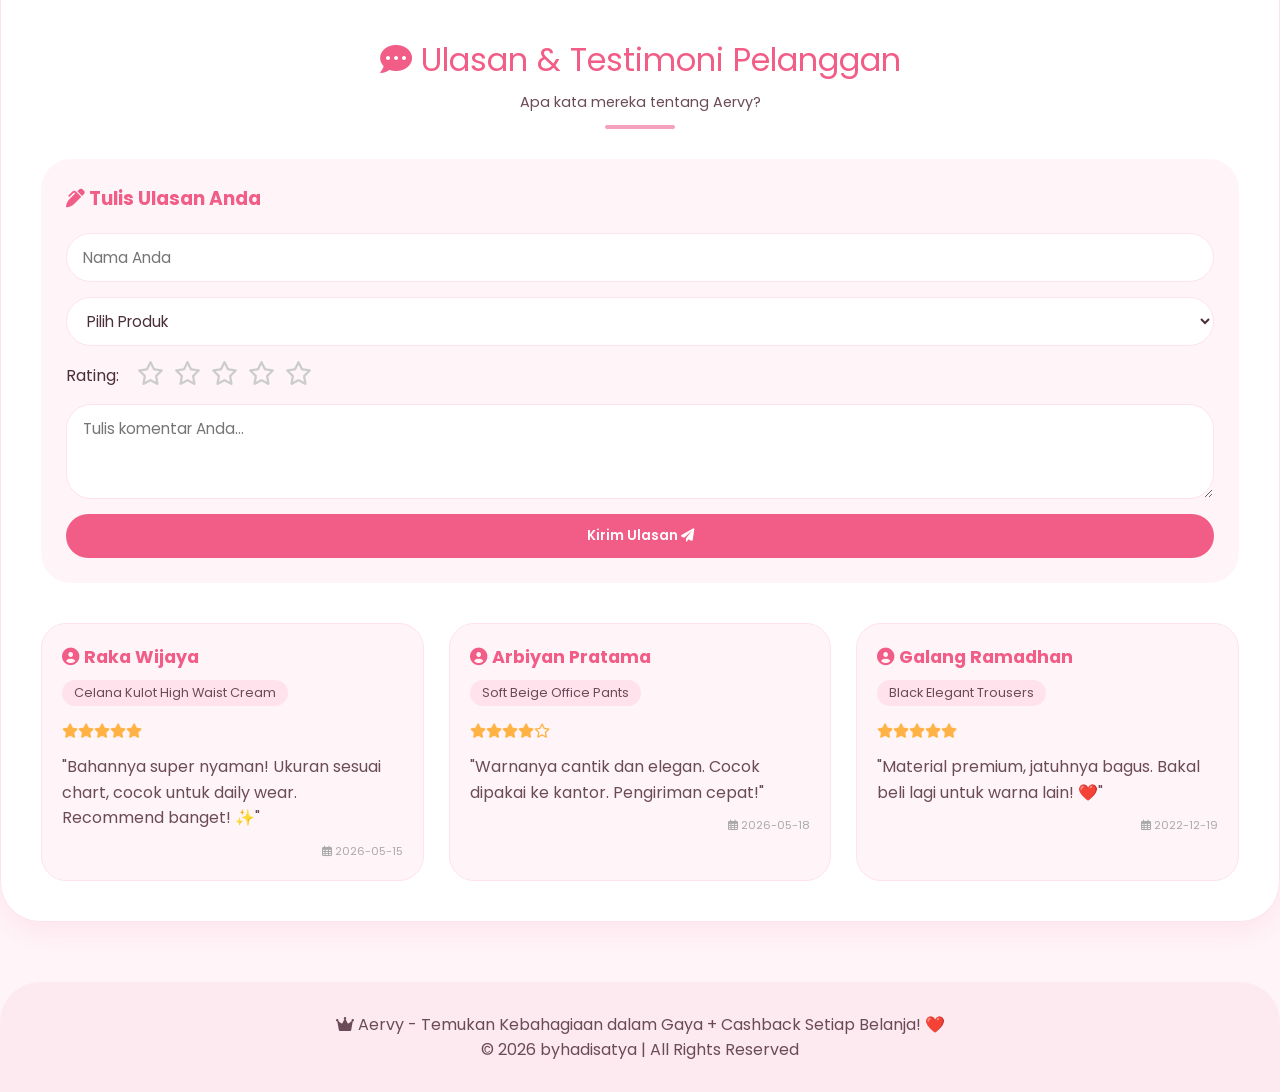
==== commit b78853a7: "anjing" ====
--- a/index.html
+++ b/index.html
@@ -1,4 +1,4 @@
-<!-- <!DOCTYPE html>
+<!DOCTYPE html>
 <html lang="id">
 <head>
   <meta charset="UTF-8">
@@ -158,4 +158,4 @@
 
 <script src="script.js"></script>
 </body>
-</html> -->+</html>
